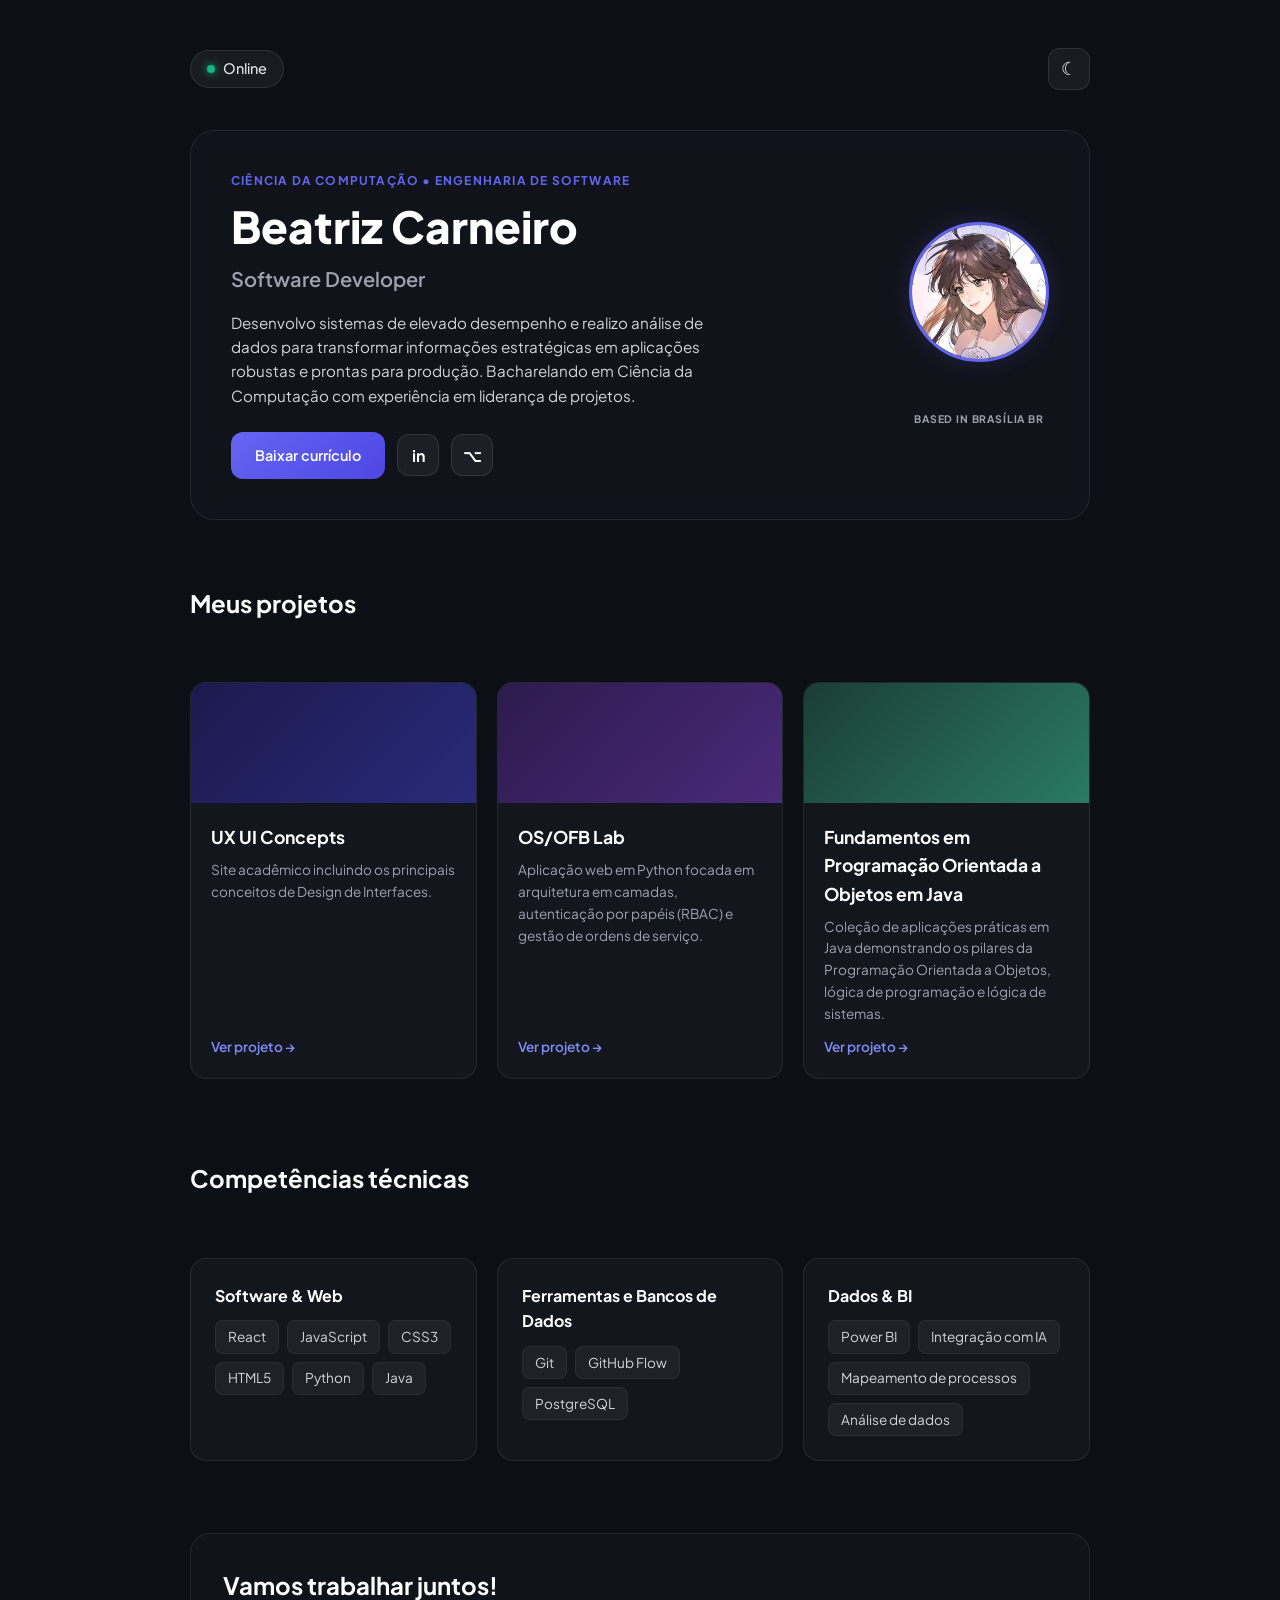
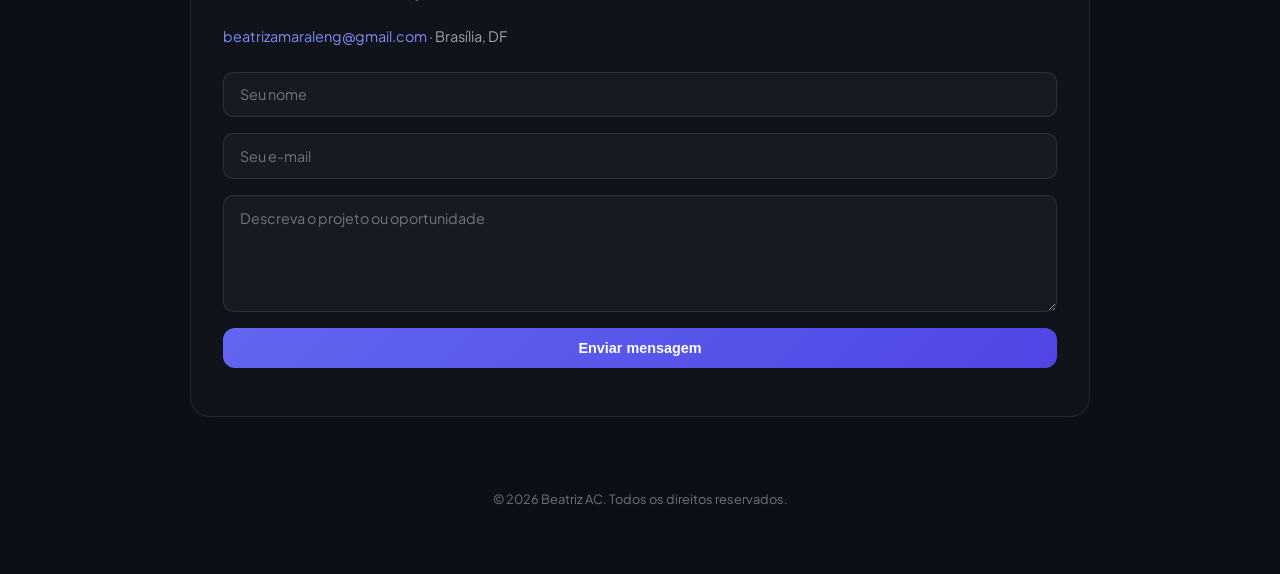
==== index.html @ c8694a3e "feat: versão inicial portfolio profissional - web" ====
<!DOCTYPE html>
<html lang="pt-BR">
<head>
  <meta charset="UTF-8">
  <meta name="viewport" content="width=device-width, initial-scale=1">
  <title>Beatriz — Software Developer </title>
  <link rel="preconnect" href="https://fonts.googleapis.com">
  <link href="https://fonts.googleapis.com/css2?family=Plus+Jakarta+Sans:wght@400;500;700;800&display=swap" rel="stylesheet">
  <link rel="stylesheet" href="style.css">
</head>
<body>
  <div class="container">
    <header class="topbar">
      <span class="pill-name"><i class="dot"></i> Online </span>
      <button id="theme-toggle" class="theme-toggle-btn" aria-label="Alternar tema">☾</button>
    </header>
 
    <section class="hero">
      <div class="hero-text">
        <span class="tag">Ciência da Computação • Engenharia de Software</span>
        <h1>Beatriz Carneiro</h1>
        <p class="role">Software Developer</p>
        <p class="bio">Desenvolvo sistemas de elevado desempenho e realizo análise de dados para transformar informações estratégicas em aplicações robustas e prontas para produção. Bacharelando em Ciência da Computação com experiência em liderança de projetos.</p>
        <div class="actions">
          <a class="btn" href="Beatriz_Carneiro_Curriculo.pdf">Baixar currículo</a>
          <a class="icon-btn" href="https://www.linkedin.com/in/beatrizamcarneiro/" aria-label="LinkedIn">in</a>
          <a class="icon-btn" href="https://github.com/beatrizamc" aria-label="GitHub">⌥</a>
        </div>
      </div>
      <div class="avatar-box">
        <img class="avatar" src="port..jpg" alt="Foto de perfil">
        <br>
        <span class="location-tag">BASED IN BRASÍLIA BR</span>
      </div>
    </section>

   <h2 class="section-title">Meus projetos</h2>
    <section class="projects-grid">
      <article class="project-card-small">
        <div class="preview-mini" style="--c1:#1b1a4d;--c2:#2a2a7a"></div>
        <div class="card-content">
          <h3>UX UI Concepts</h3>
          <p>Site acadêmico incluindo os principais conceitos de Design de Interfaces.</p>
          <a class="link" href="https://beatrizamc.github.io/ui-ux-concepts/" target="_blank" rel="noopener noreferrer">Ver projeto &rarr;</a>
        </div>
      </article>

      <article class="project-card-small">
        <div class="preview-mini" style="--c1:#2d1b4e;--c2:#4a2a7a"></div>
        <div class="card-content">
          <h3>OS/OFB Lab</h3>
          <p>Aplicação web em Python focada em arquitetura em camadas, autenticação por papéis (RBAC)  e gestão de ordens de serviço.</p>
          <a class="link" href="https://github.com/beatrizamc/os_ofb_ceub">Ver projeto &rarr;</a>
        </div>
      </article>

      <article class="project-card-small">
        <div class="preview-mini" style="--c1:#1b3d35;--c2:#2a7a63"></div>
        <div class="card-content">
          <h3>Fundamentos em Programação Orientada a Objetos em Java</h3>
          <p>Coleção de aplicações práticas em Java demonstrando os pilares da Programação Orientada a Objetos, lógica de programação e lógica de sistemas.</p>
          <a class="link" href="https://github.com/beatrizamc/exercicios_java_POO" target="_blank" rel="noopener noreferrer">Ver projeto &rarr;</a>
        </div>
      </article>
    </section>

    <h2 class="section-title">Competências técnicas</h2>
    <section class="stack">
      <article class="card">
        <h3> Software &amp; Web</h3>
        <ul><li>React</li><li>JavaScript</li><li>CSS3</li><li>HTML5</li><li>Python</li><li>Java</li></ul>
      </article>
      <article class="card">
        <h3>Ferramentas e Bancos de Dados</h3>
        <ul><li>Git</li><li>GitHub Flow</li><li>PostgreSQL</li></ul>
      </article>
      <article class="card">
        <h3>Dados &amp; BI</h3>
        <ul><li>Power BI</li><li>Integração com IA</li><li>Mapeamento de processos</li><li>Análise de dados</li></ul>
      </article>
    </section>
 
    <section class="contact">
      <h2 class="section-title">Vamos trabalhar juntos!</h2>
      <p class="contact-pill"><a href="mailto:beatrizamaraleng@gmail.com">beatrizamaraleng@gmail.com</a> · Brasília, DF</p>
      <form id="contact-form" novalidate>
        <input type="text" name="name" placeholder="Seu nome" required>
        <input type="email" name="email" placeholder="Seu e-mail" required>
        <textarea name="message" rows="5" placeholder="Descreva o projeto ou oportunidade" required></textarea>
        <button class="btn" type="submit">Enviar mensagem</button>
        <p id="form-status" role="status"></p>
      </form>
    </section>
 
    <footer>© 2026 Beatriz AC. Todos os direitos reservados.</footer>
  </div>
  <script src="script.js"></script>
</body>
</html>
---- style.css ----
* {
  margin: 0;
  padding: 0;
  box-sizing: border-box;
}

::selection {
    background: #c25fff;
}


/* modo escuro */
body {
  font-family: 'Plus Jakarta Sans', sans-serif;
  background-color: #0d0f17;
  color: #f3f4f6;
  line-height: 1.6;
  padding: 3rem 1rem;
  min-height: 100vh;
  display: flex;
  justify-content: center;
  transition: background-color 0.3s ease, color 0.3s ease;
}

.container {
  max-width: 900px;
  width: 100%;
  display: flex;
  flex-direction: column;
  gap: 2.5rem;
}

.topbar {
  display: flex;
  align-items: center;
  justify-content: space-between;
}

.pill-name {
  display: inline-flex;
  align-items: center;
  gap: 0.5rem;
  background: rgba(255, 255, 255, 0.05);
  border: 1px solid rgba(255, 255, 255, 0.1);
  padding: 0.4rem 1rem;
  border-radius: 9999px;
  font-size: 0.9rem;
  font-weight: 500;
  color: #e5e7eb;
}

.dot {
  width: 8px;
  height: 8px;
  background-color: #10b981;
  border-radius: 50%;
  display: inline-block;
  box-shadow: 0 0 8px #10b981;
}

.theme-toggle-btn {
  background: rgba(255, 255, 255, 0.05);
  border: 1px solid rgba(255, 255, 255, 0.1);
  color: #ffffff;
  width: 42px;
  height: 42px;
  border-radius: 12px;
  cursor: pointer;
  font-size: 1.1rem;
  display: flex;
  align-items: center;
  justify-content: center;
  transition: all 0.2s ease;
}

.theme-toggle-btn:hover {
  background: rgba(255, 255, 255, 0.15);
  transform: translateY(-2px);
}

.hero {
  display: flex;
  align-items: center;
  justify-content: space-between;
  gap: 2rem;
  background: rgba(255, 255, 255, 0.02);
  border: 1px solid rgba(255, 255, 255, 0.08);
  padding: 2.5rem;
  border-radius: 24px;
  backdrop-filter: blur(10px);
  transition: all 0.3s ease;
}

.hero-text {
  display: flex;
  flex-direction: column;
  align-items: flex-start;
  gap: 0.75rem;
  flex: 1;
}

.tag {
  font-size: 0.75rem;
  font-weight: 700;
  letter-spacing: 0.1em;
  color: #6366f1;
  text-transform: uppercase;
}

.hero h1 {
  font-size: 2.75rem;
  font-weight: 800;
  color: #ffffff;
  line-height: 1.1;
}

.role {
  font-size: 1.25rem;
  font-weight: 600;
  color: #9ca3af;
}

.bio {
  font-size: 0.95rem;
  color: #d1d5db;
  max-width: 500px;
  margin-top: 0.25rem;
}

.actions {
  display: flex;
  align-items: center;
  gap: 0.75rem;
  margin-top: 0.75rem;
}

.btn {
  display: inline-flex;
  align-items: center;
  justify-content: center;
  background: linear-gradient(135deg, #6366f1, #4f46e5);
  color: #ffffff;
  font-weight: 600;
  font-size: 0.9rem;
  padding: 0.75rem 1.5rem;
  border-radius: 12px;
  text-decoration: none;
  border: none;
  cursor: pointer;
  transition: all 0.2s ease;
}

.btn:hover {
  opacity: 0.9;
  transform: translateY(-2px);
  box-shadow: 0 4px 12px rgba(99, 102, 241, 0.3);
}

.icon-btn {
  display: inline-flex;
  align-items: center;
  justify-content: center;
  width: 42px;
  height: 42px;
  background: rgba(255, 255, 255, 0.05);
  border: 1px solid rgba(255, 255, 255, 0.1);
  border-radius: 12px;
  color: #ffffff;
  text-decoration: none;
  font-weight: 700;
  transition: all 0.2s ease;
}

.icon-btn:hover {
  background: rgba(255, 255, 255, 0.15);
  transform: translateY(-2px);
}

.avatar-box {
  display: flex;
  flex-direction: column;
  align-items: center;
  gap: 0.75rem;
}

.avatar {
  width: 140px;
  height: 140px;
  border-radius: 50%;
  object-fit: cover;
  border: 3px solid #6366f1;
  box-shadow: 0 0 20px rgba(99, 102, 241, 0.2);
}

.location-tag {
  font-size: 0.65rem;
  font-weight: 700;
  letter-spacing: 0.08em;
  color: #9ca3af;
  text-transform: uppercase;
}

.section-title {
  font-size: 1.5rem;
  font-weight: 700;
  color: #ffffff;
  margin-top: 1.5rem;
  margin-bottom: 1.25rem;
}

.projects-grid {
  display: grid;
  grid-template-columns: repeat(auto-fit, minmax(240px, 1fr));
  gap: 1.25rem;
  margin-bottom: 1rem;
}

.project-card-small {
  background: rgba(255, 255, 255, 0.03);
  border: 1px solid rgba(255, 255, 255, 0.08);
  border-radius: 16px;
  overflow: hidden;
  display: flex;
  flex-direction: column;
  transition: border-color 0.2s ease, transform 0.2s ease, background-color 0.3s ease;
}

.project-card-small:hover {
  border-color: rgba(99, 102, 241, 0.4);
  transform: translateY(-3px);
}

.preview-mini {
  height: 120px;
  background: linear-gradient(135deg, var(--c1), var(--c2));
}

.card-content {
  padding: 1.25rem;
  display: flex;
  flex-direction: column;
  gap: 0.5rem;
  flex: 1;
}

.card-content h3 {
  font-size: 1.1rem;
  color: #ffffff;
}

.card-content p {
  font-size: 0.85rem;
  color: #9ca3af;
  flex: 1;
}

.card {
  background: rgba(255, 255, 255, 0.03);
  border: 1px solid rgba(255, 255, 255, 0.08);
  border-radius: 16px;
  padding: 1.5rem;
  transition: border-color 0.2s ease, background-color 0.3s ease;
}

.card:hover {
  border-color: rgba(99, 102, 241, 0.4);
}

.link {
  color: #818cf8;
  text-decoration: none;
  font-weight: 600;
  font-size: 0.85rem;
  align-self: flex-start;
  margin-top: 0.25rem;
}

.link:hover {
  text-decoration: underline;
}

.stack {
  display: grid;
  grid-template-columns: repeat(auto-fit, minmax(240px, 1fr));
  gap: 1.25rem;
  margin-bottom: 1rem;
}

.stack h3 {
  font-size: 1rem;
  color: #ffffff;
  margin-bottom: 0.75rem;
}

.stack ul {
  list-style: none;
  display: flex;
  flex-wrap: wrap;
  gap: 0.5rem;
}

.stack li {
  background: rgba(255, 255, 255, 0.05);
  padding: 0.3rem 0.75rem;
  border-radius: 8px;
  font-size: 0.85rem;
  color: #d1d5db;
  border: 1px solid rgba(255, 255, 255, 0.05);
}

.contact {
  background: rgba(255, 255, 255, 0.02);
  border: 1px solid rgba(255, 255, 255, 0.08);
  border-radius: 20px;
  padding: 2rem;
  margin-top: 1rem;
  transition: all 0.3s ease;
}

.contact .section-title {
  margin-top: 0;
}

.contact-pill {
  font-size: 0.9rem;
  color: #9ca3af;
  margin-bottom: 1.5rem;
}

.contact-pill a {
  color: #818cf8;
  text-decoration: none;
}

#contact-form {
  display: flex;
  flex-direction: column;
  gap: 1rem;
}

#contact-form input,
#contact-form textarea {
  width: 100%;
  background: rgba(255, 255, 255, 0.03);
  border: 1px solid rgba(255, 255, 255, 0.1);
  border-radius: 10px;
  padding: 0.8rem 1rem;
  color: #ffffff;
  font-family: inherit;
  font-size: 0.9rem;
  outline: none;
  transition: border-color 0.2s, background-color 0.3s;
}

#contact-form input:focus,
#contact-form textarea:focus {
  border-color: #6366f1;
}

footer {
  text-align: center;
  font-size: 0.8rem;
  color: #6b7280;
  margin-top: 2rem;
  padding-bottom: 1rem;
}

/* modo claro */
body.light-mode {
  background-color: #f8fafc;
  color: #0f172a;
}
body.light-mode .pill-name {
  background: rgba(0, 0, 0, 0.04);
  border-color: rgba(0, 0, 0, 0.08);
  color: #334155;
}

body.light-mode .theme-toggle-btn {
  background: rgba(0, 0, 0, 0.04);
  border-color: rgba(0, 0, 0, 0.08);
  color: #0f172a;
}

body.light-mode .theme-toggle-btn:hover {
  background: rgba(0, 0, 0, 0.08);
}

body.light-mode .hero,
body.light-mode .card,
body.light-mode .project-card-small,
body.light-mode .contact {
  background: #ffffff;
  border-color: rgba(0, 0, 0, 0.08);
  box-shadow: 0 4px 16px rgba(0, 0, 0, 0.03);
}

body.light-mode .hero h1,
body.light-mode .section-title,
body.light-mode .card-content h3,
body.light-mode .stack h3 {
  color: #0f172a;
}

body.light-mode .role,
body.light-mode .bio,
body.light-mode .card-content p,
body.light-mode .contact-pill,
body.light-mode .location-tag {
  color: #475569;
}

body.light-mode .tag,
body.light-mode .link,
body.light-mode .contact-pill a {
  color: #4f46e5;
}

body.light-mode .icon-btn {
  background: rgba(0, 0, 0, 0.04);
  border-color: rgba(0, 0, 0, 0.08);
  color: #0f172a;
}

body.light-mode .icon-btn:hover {
  background: rgba(0, 0, 0, 0.08);
}

body.light-mode .stack li {
  background: #f1f5f9;
  color: #334155;
  border-color: #e2e8f0;
}

body.light-mode #contact-form input,
body.light-mode #contact-form textarea {
  background: #f8fafc;
  border-color: #cbd5e1;
  color: #0f172a;
}

body.light-mode #contact-form input::placeholder,
body.light-mode #contact-form textarea::placeholder {
  color: #94a3b8;
}

body.light-mode footer {
  color: #94a3b8;
}

@media (max-width: 640px) {
  .hero {
    flex-direction: column-reverse;
    text-align: center;
  }
  .hero-text {
    align-items: center;
  }
  .actions {
    justify-content: center;
  }
  .avatar {
    width: 100px;
    height: 100px;
  }
}
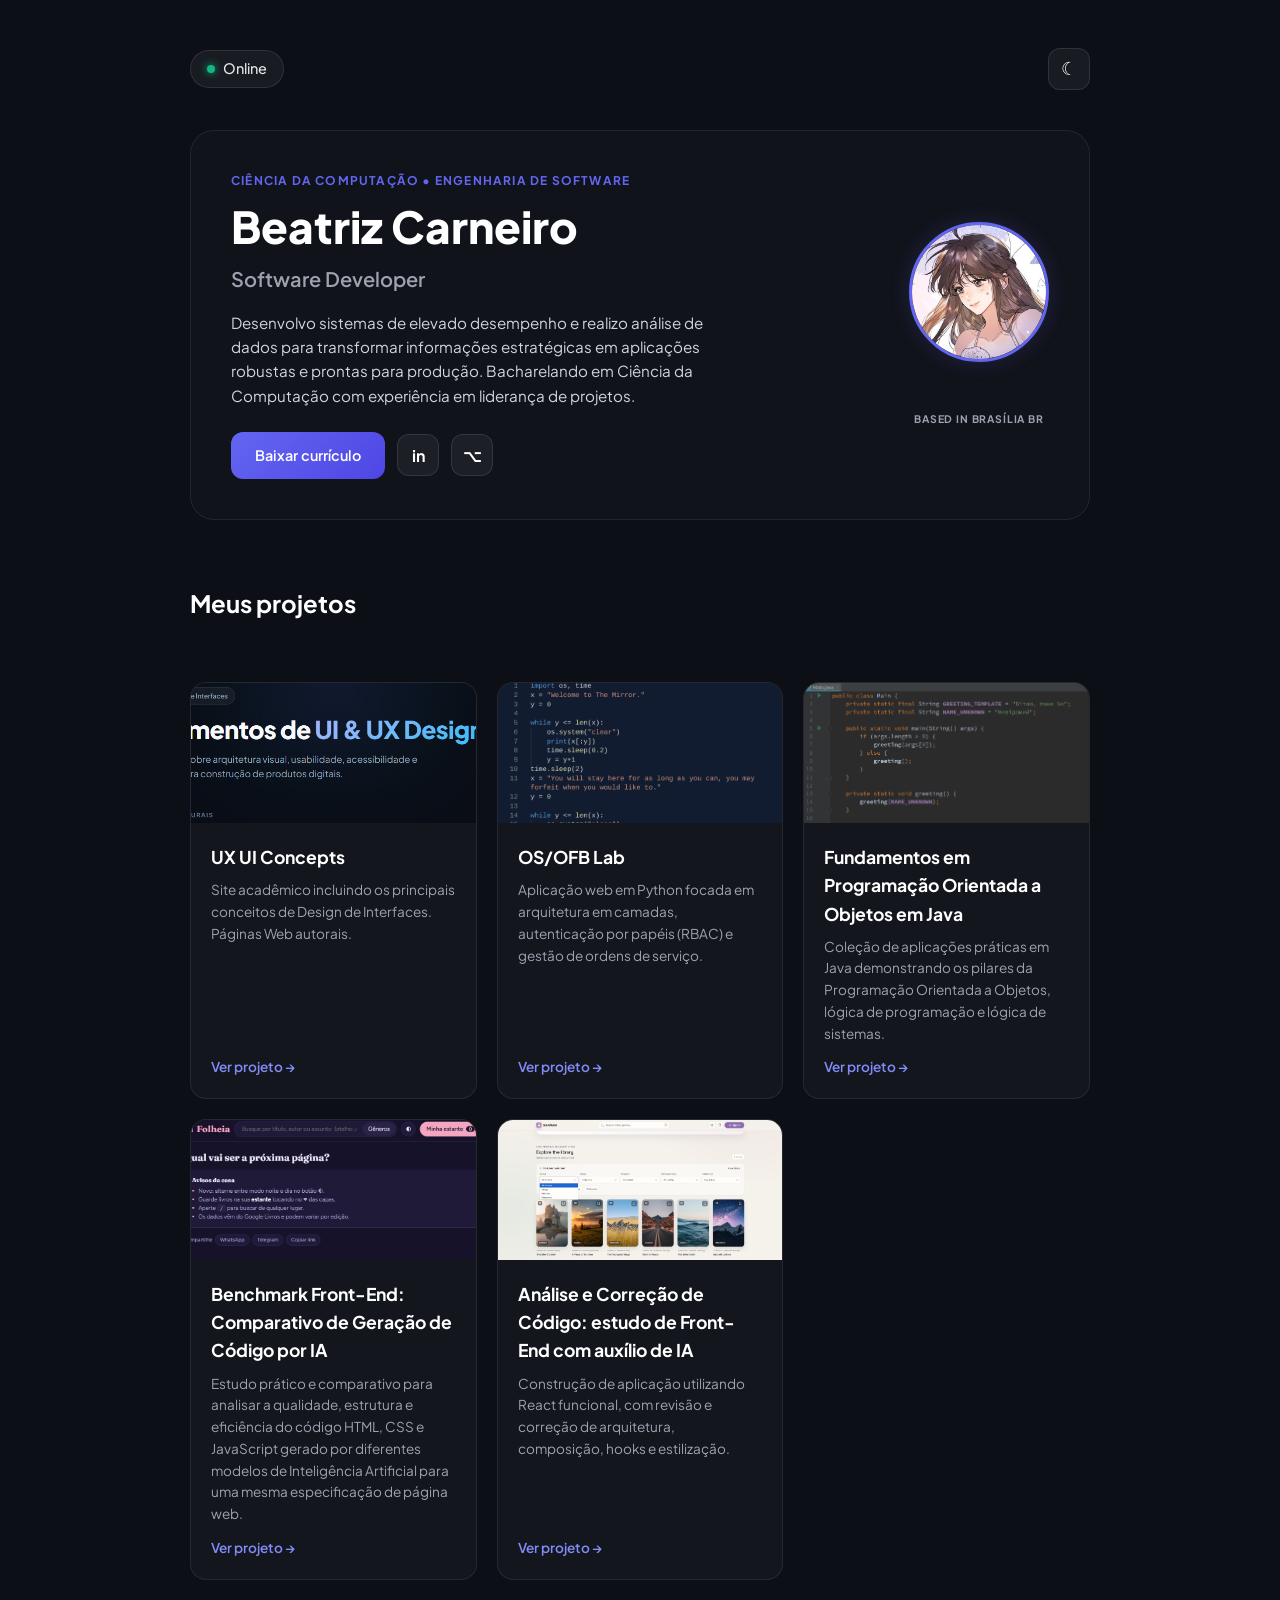
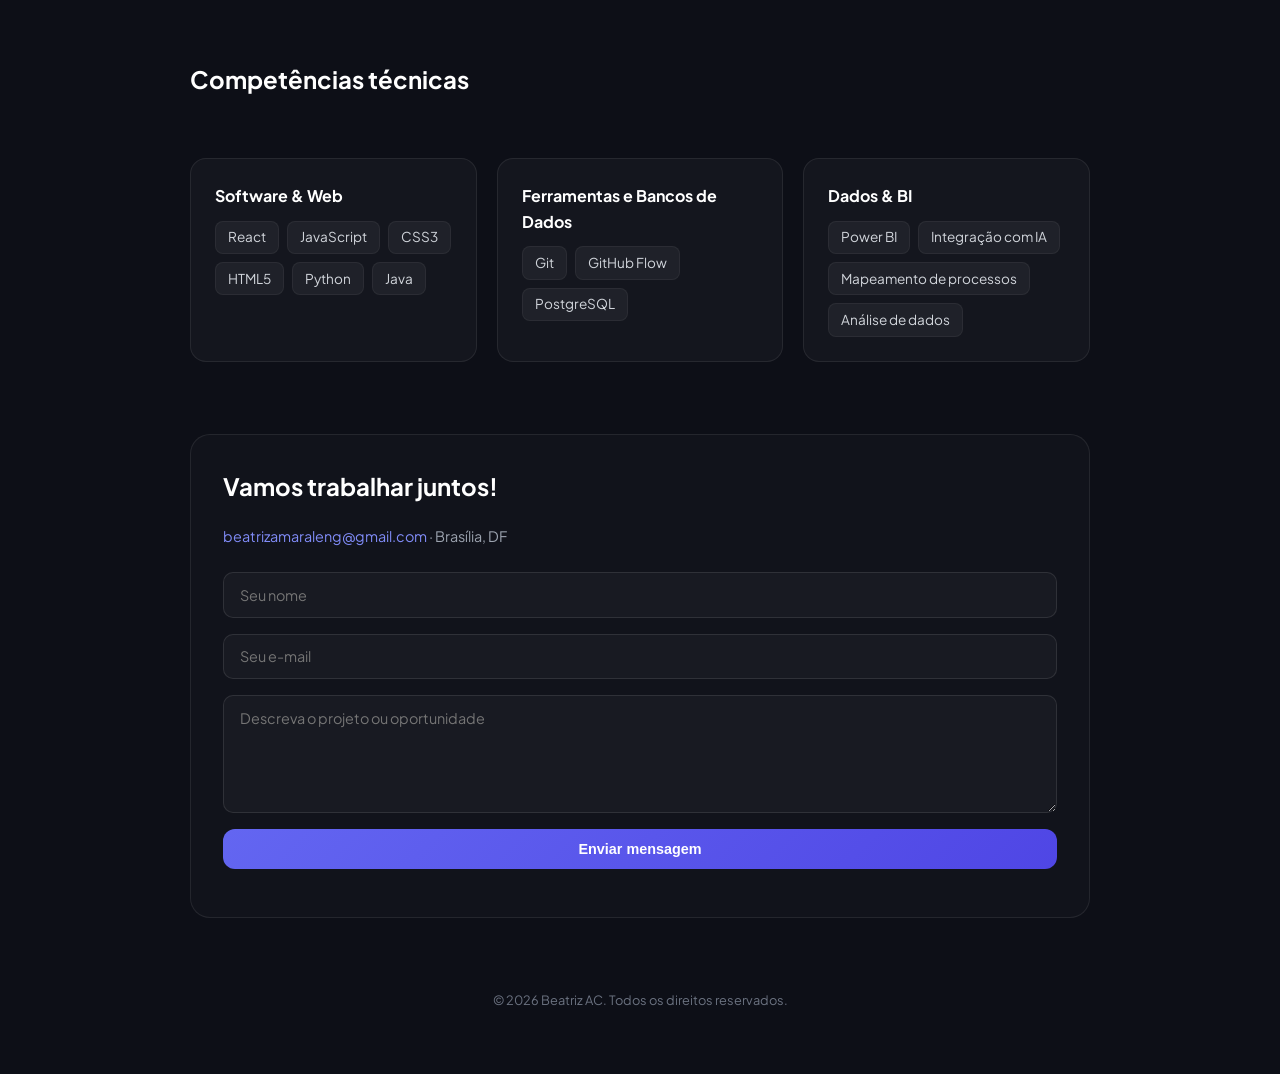
==== commit d353dfa2: "Melhorias no design do Website" ====
--- a/index.html
+++ b/index.html
@@ -37,16 +37,16 @@
    <h2 class="section-title">Meus projetos</h2>
     <section class="projects-grid">
       <article class="project-card-small">
-        <div class="preview-mini" style="--c1:#1b1a4d;--c2:#2a2a7a"></div>
+        <img src="UX-UI.png" alt="Preview UX UI Concepts" class="preview-mini">
         <div class="card-content">
           <h3>UX UI Concepts</h3>
-          <p>Site acadêmico incluindo os principais conceitos de Design de Interfaces.</p>
+          <p>Site acadêmico incluindo os principais conceitos de Design de Interfaces. Páginas Web autorais.</p>
           <a class="link" href="https://beatrizamc.github.io/ui-ux-concepts/" target="_blank" rel="noopener noreferrer">Ver projeto &rarr;</a>
         </div>
       </article>
 
       <article class="project-card-small">
-        <div class="preview-mini" style="--c1:#2d1b4e;--c2:#4a2a7a"></div>
+        <img src="pythoncode.png" alt="Preview Pyhton" class="preview-mini">
         <div class="card-content">
           <h3>OS/OFB Lab</h3>
           <p>Aplicação web em Python focada em arquitetura em camadas, autenticação por papéis (RBAC)  e gestão de ordens de serviço.</p>
@@ -55,13 +55,33 @@
       </article>
 
       <article class="project-card-small">
-        <div class="preview-mini" style="--c1:#1b3d35;--c2:#2a7a63"></div>
+        <img src="javacode.png" alt="Preview Java" class="preview-mini">
         <div class="card-content">
           <h3>Fundamentos em Programação Orientada a Objetos em Java</h3>
           <p>Coleção de aplicações práticas em Java demonstrando os pilares da Programação Orientada a Objetos, lógica de programação e lógica de sistemas.</p>
           <a class="link" href="https://github.com/beatrizamc/exercicios_java_POO" target="_blank" rel="noopener noreferrer">Ver projeto &rarr;</a>
         </div>
       </article>
+
+      <article class="project-card-small">
+        <img src="IADESINT.png" alt="Preview Prompt Code" class="preview-mini">
+        <div class="card-content">
+          <h3>Benchmark Front-End: Comparativo de Geração de Código por IA</h3>
+          <p>Estudo prático e comparativo para analisar a qualidade, estrutura e eficiência do código HTML, CSS e JavaScript gerado por diferentes modelos de Inteligência Artificial para uma mesma especificação de página web.</p>
+          <a class="link" href="https://github.com/beatrizamc/prompt-engineering-interfaces-" target="_blank" rel="noopener noreferrer">Ver projeto &rarr;</a>
+        </div>
+      </article>
+
+      <article class="project-card-small">
+        <img src="novelune.png" alt="Preview Final Interface" class="preview-mini">
+        <div class="card-content">
+          <h3>Análise e Correção de Código: estudo de Front-End com auxílio de IA</h3>
+          <p>Construção de aplicação utilizando React funcional, com revisão e correção de arquitetura, composição, hooks e estilização.</p>
+          <a class="link" href="https://github.com/beatrizamc/web-interface-analysis" target="_blank" rel="noopener noreferrer">Ver projeto &rarr;</a>
+        </div>
+      </article>
+
+
     </section>
 
     <h2 class="section-title">Competências técnicas</h2>
--- a/style.css
+++ b/style.css
@@ -231,8 +231,11 @@
 }
 
 .preview-mini {
-  height: 120px;
-  background: linear-gradient(135deg, var(--c1), var(--c2));
+  width: 100%;
+  height: 140px;
+  object-fit: cover;
+  object-position: top;
+  display: block;
 }
 
 .card-content {
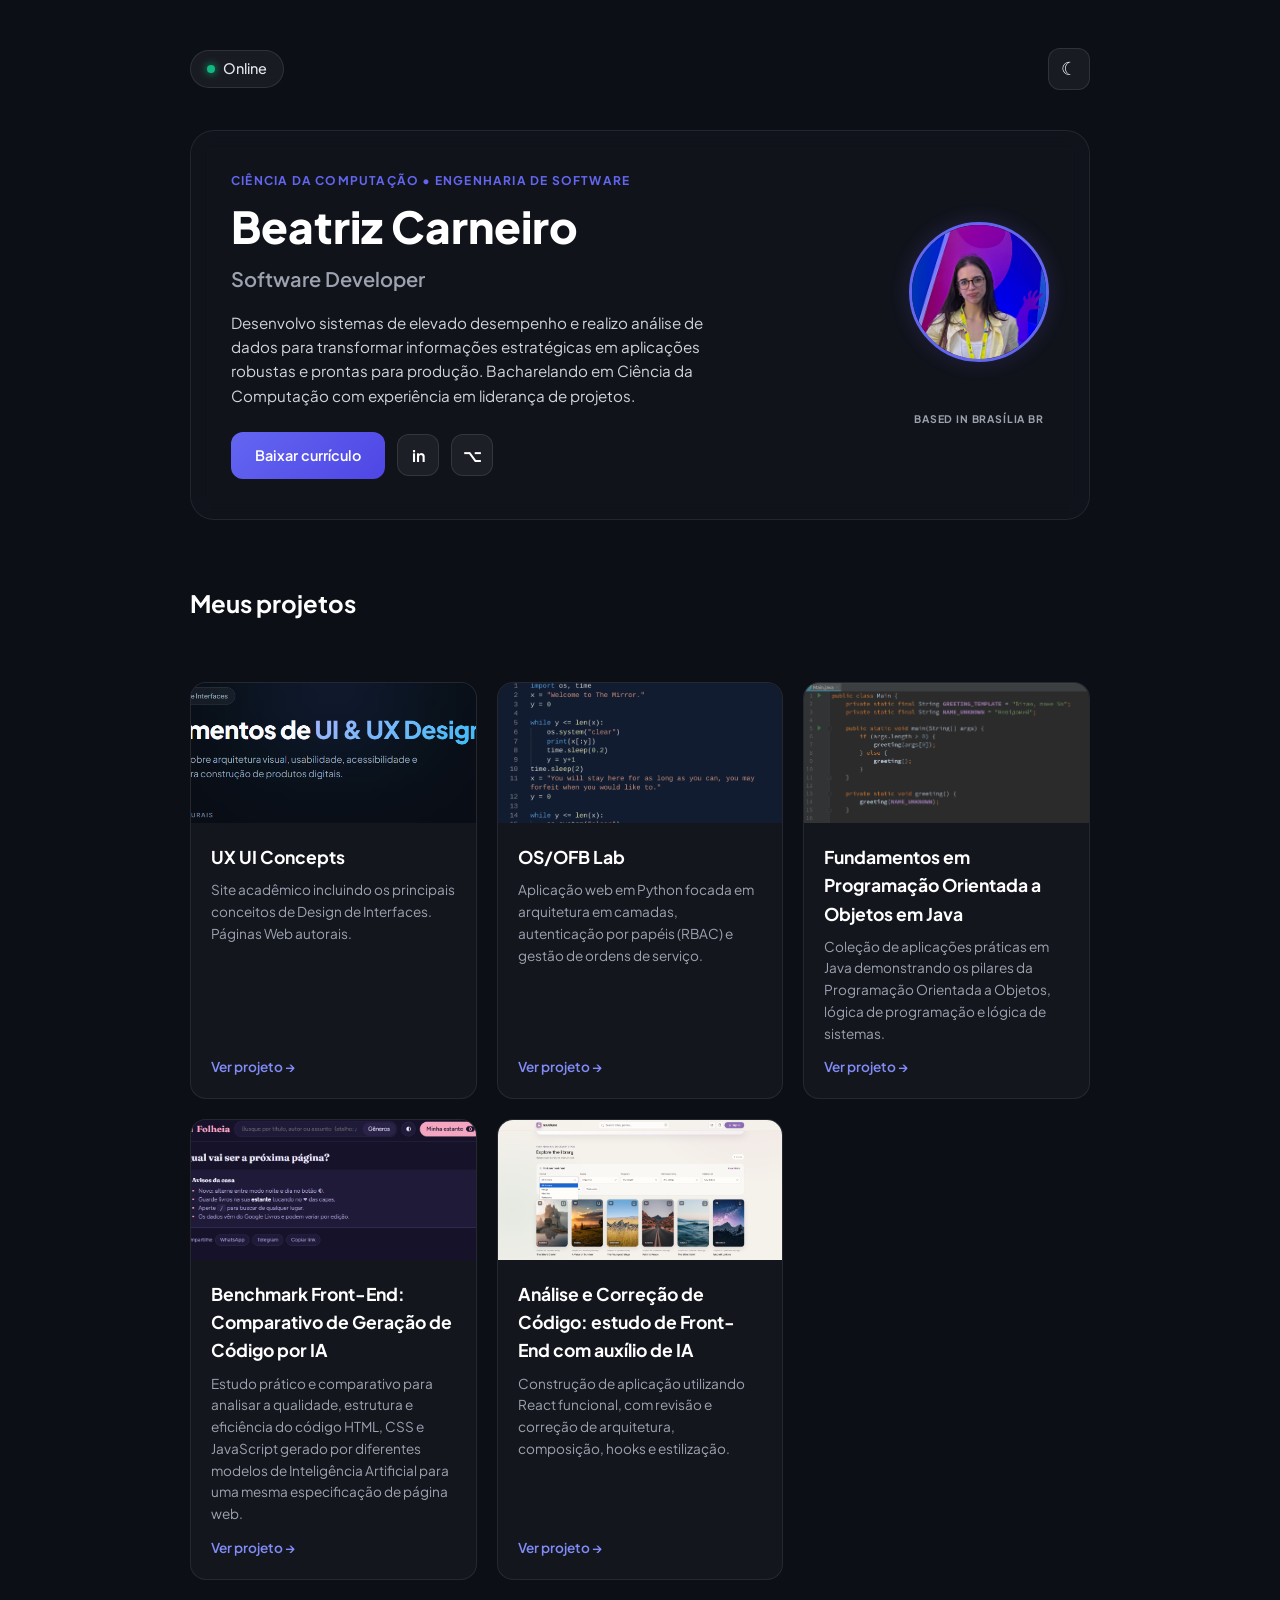
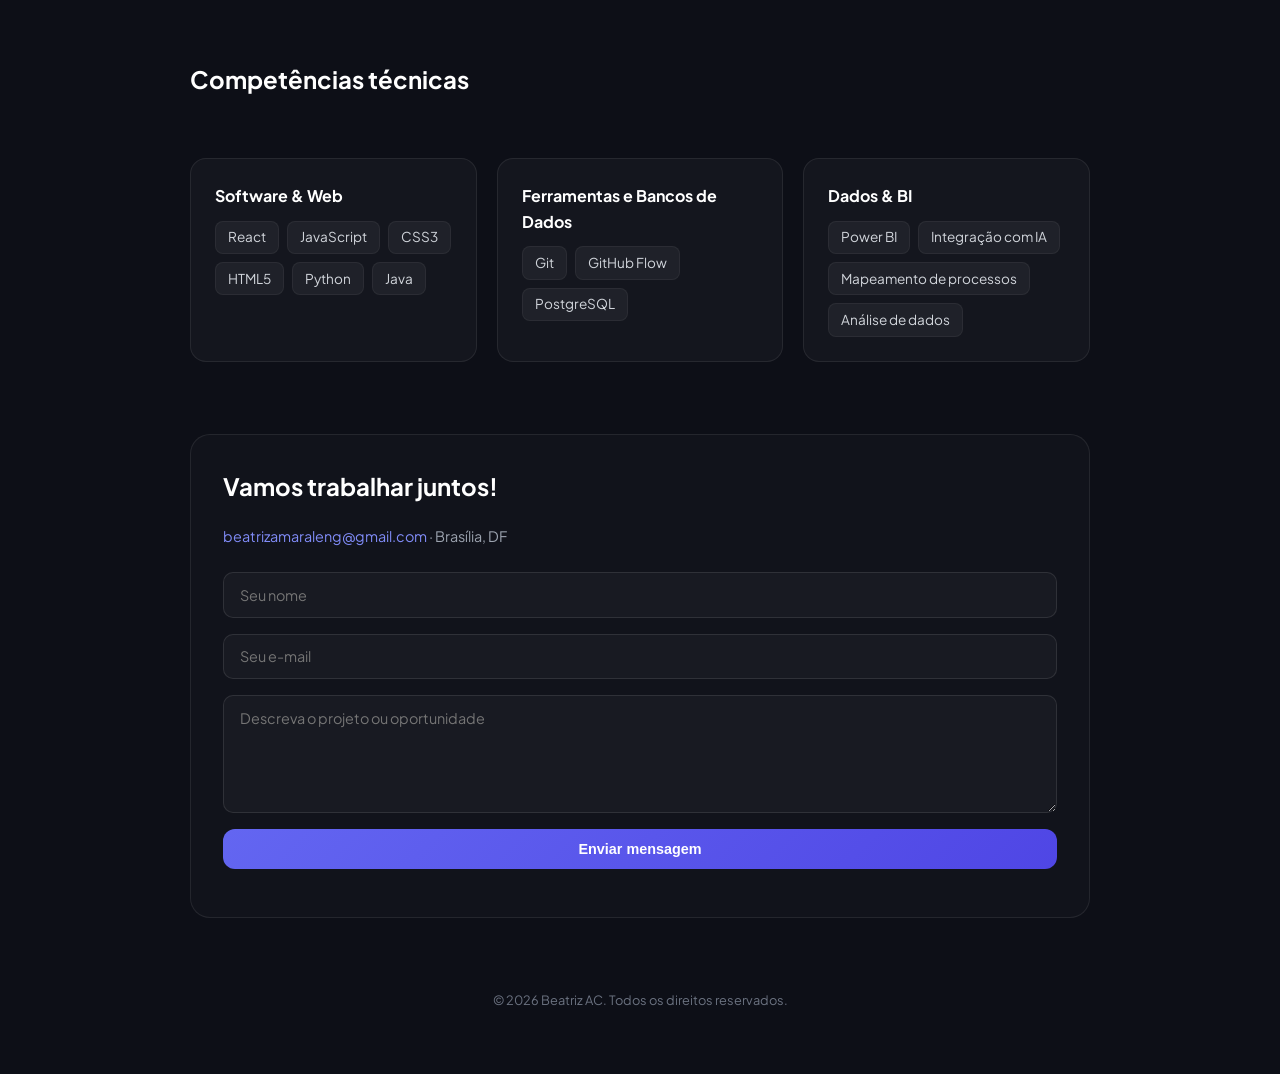
==== commit 3ca0a2f0: "Mudança na foto de perfil" ====
--- a/index.html
+++ b/index.html
@@ -28,7 +28,7 @@
         </div>
       </div>
       <div class="avatar-box">
-        <img class="avatar" src="port..jpg" alt="Foto de perfil">
+        <img class="avatar" src="perfil.png" alt="Foto de perfil">
         <br>
         <span class="location-tag">BASED IN BRASÍLIA BR</span>
       </div>
